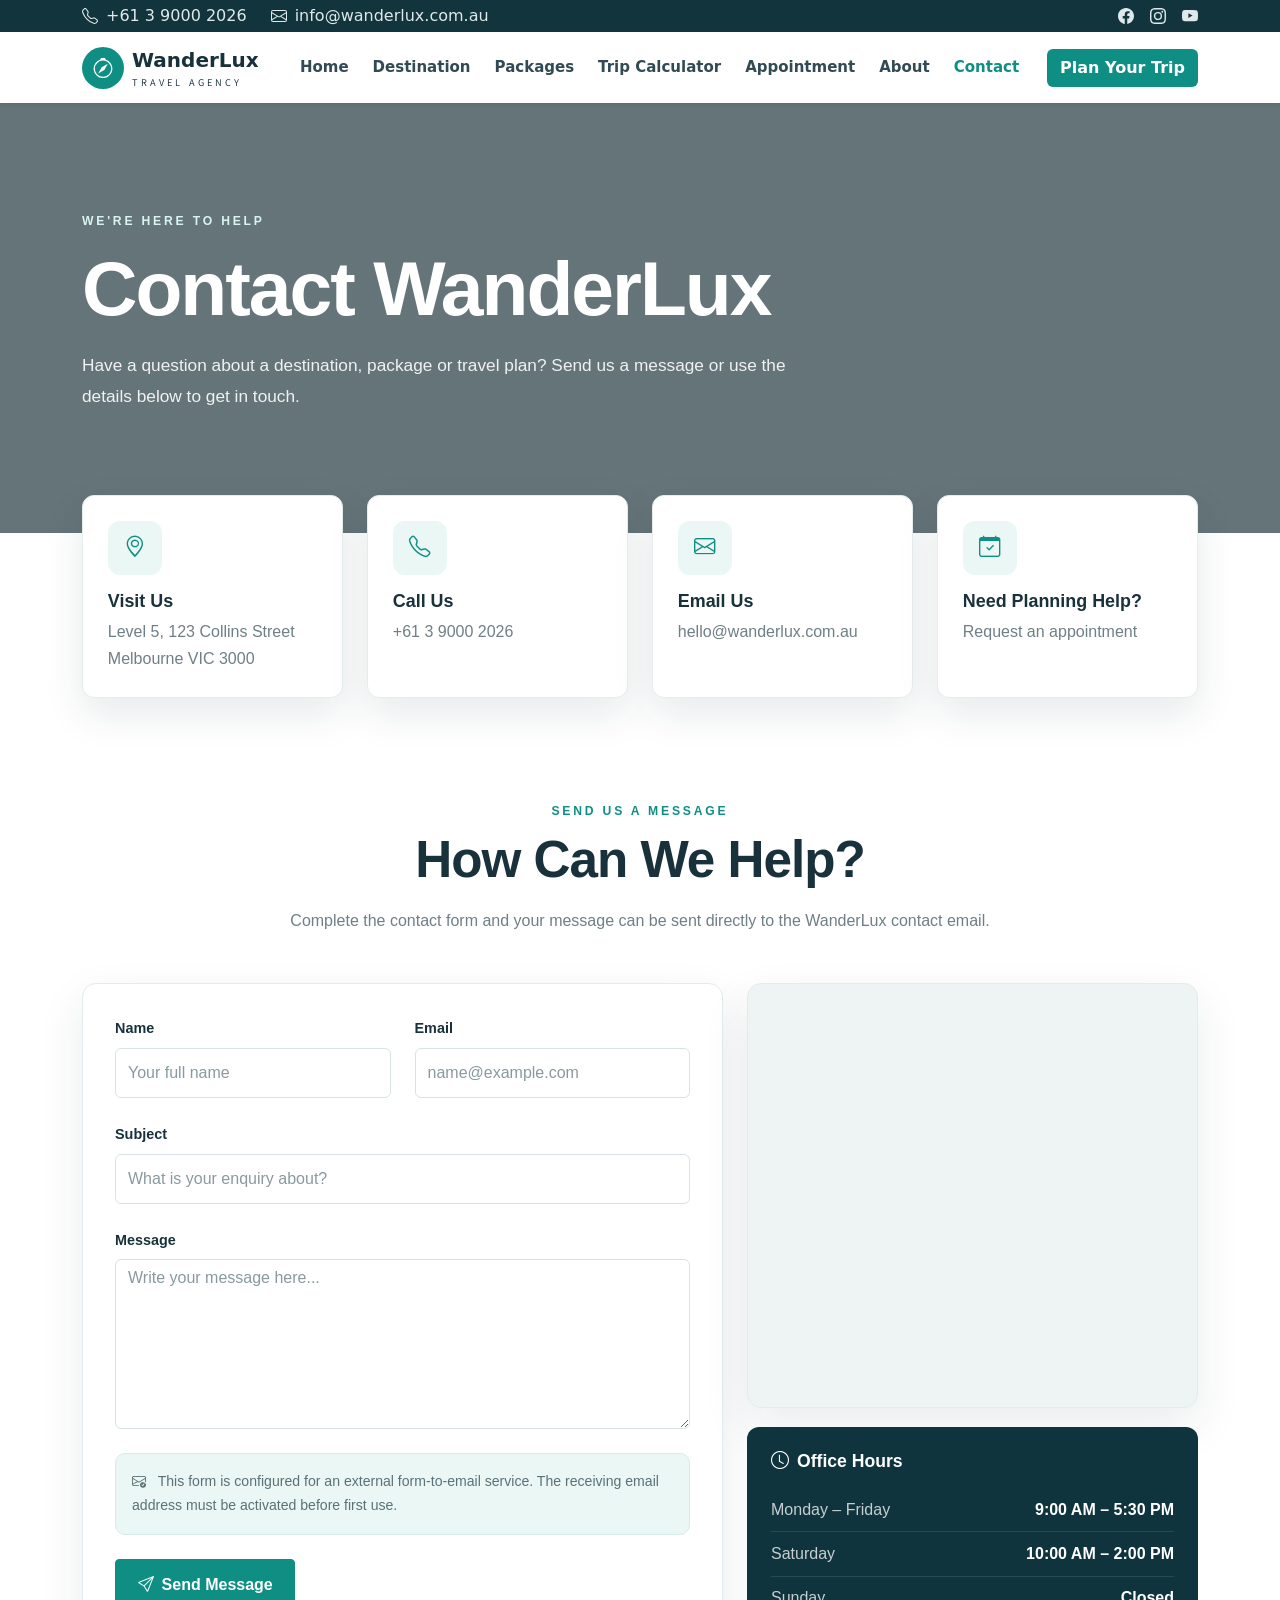
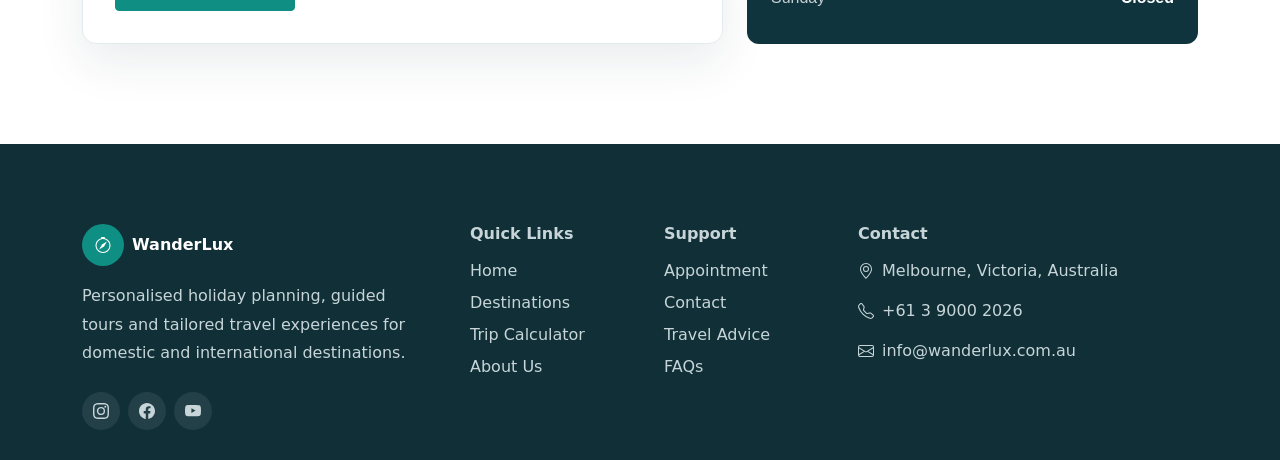
==== contact.html @ bd6b38c5 "Add files via upload" ====
<!DOCTYPE html>
<html data-bs-theme="light" lang="en">
<head>
    <meta charset="utf-8">
    <meta name="viewport" content="width=device-width, initial-scale=1.0, shrink-to-fit=no">
    <title>Contact WanderLux</title>
    <link rel="stylesheet" href="assets/bootstrap/css/bootstrap.min.css">
    <link rel="stylesheet" href="https://fonts.googleapis.com/css?family=Akatab&amp;display=swap">
    <link rel="stylesheet" href="assets/css/styles.css">
    <link rel="stylesheet" href="https://cdn.jsdelivr.net/npm/bootstrap-icons@1.13.1/font/bootstrap-icons.min.css">
    <link rel="stylesheet" href="assets/css/inner-pages.css">
</head>
<body>

    <div class="d-none d-lg-block pt-1 pb-1" style="background: #12343C;">
        <div class="container d-flex justify-content-between align-items-center">
            <div class="d-flex align-items-center gap-4" style="color: #DFE9EB;">
                <div class="d-flex align-items-center gap-2"><svg class="bi bi-telephone" xmlns="http://www.w3.org/2000/svg" width="1em" height="1em" fill="currentColor" viewBox="0 0 16 16">
                        <path d="M3.654 1.328a.678.678 0 0 0-1.015-.063L1.605 2.3c-.483.484-.661 1.169-.45 1.77a17.6 17.6 0 0 0 4.168 6.608 17.6 17.6 0 0 0 6.608 4.168c.601.211 1.286.033 1.77-.45l1.034-1.034a.678.678 0 0 0-.063-1.015l-2.307-1.794a.68.68 0 0 0-.58-.122l-2.19.547a1.75 1.75 0 0 1-1.657-.459L5.482 8.062a1.75 1.75 0 0 1-.46-1.657l.548-2.19a.68.68 0 0 0-.122-.58zM1.884.511a1.745 1.745 0 0 1 2.612.163L6.29 2.98c.329.423.445.974.315 1.494l-.547 2.19a.68.68 0 0 0 .178.643l2.457 2.457a.68.68 0 0 0 .644.178l2.189-.547a1.75 1.75 0 0 1 1.494.315l2.306 1.794c.829.645.905 1.87.163 2.611l-1.034 1.034c-.74.74-1.846 1.065-2.877.702a18.6 18.6 0 0 1-7.01-4.42 18.6 18.6 0 0 1-4.42-7.009c-.362-1.03-.037-2.137.703-2.877z"></path>
                    </svg>
                    <p class="mb-0">+61 3 9000 2026</p>
                </div>
                <div class="d-flex align-items-center gap-2"><svg class="bi bi-envelope" xmlns="http://www.w3.org/2000/svg" width="1em" height="1em" fill="currentColor" viewBox="0 0 16 16">
                        <path d="M0 4a2 2 0 0 1 2-2h12a2 2 0 0 1 2 2v8a2 2 0 0 1-2 2H2a2 2 0 0 1-2-2zm2-1a1 1 0 0 0-1 1v.217l7 4.2 7-4.2V4a1 1 0 0 0-1-1zm13 2.383-4.708 2.825L15 11.105zm-.034 6.876-5.64-3.471L8 9.583l-1.326-.795-5.64 3.47A1 1 0 0 0 2 13h12a1 1 0 0 0 .966-.741M1 11.105l4.708-2.897L1 5.383z"></path>
                    </svg>
                    <p class="mb-0">info@wanderlux.com.au</p>
                </div>
            </div>
            <div class="d-flex align-items-center gap-3"><svg class="bi bi-facebook" xmlns="http://www.w3.org/2000/svg" width="1em" height="1em" fill="currentColor" viewBox="0 0 16 16" style="color: #DFE9EB;">
                    <path d="M16 8.049c0-4.446-3.582-8.05-8-8.05C3.58 0-.002 3.603-.002 8.05c0 4.017 2.926 7.347 6.75 7.951v-5.625h-2.03V8.05H6.75V6.275c0-2.017 1.195-3.131 3.022-3.131.876 0 1.791.157 1.791.157v1.98h-1.009c-.993 0-1.303.621-1.303 1.258v1.51h2.218l-.354 2.326H9.25V16c3.824-.604 6.75-3.934 6.75-7.951"></path>
                </svg><svg class="bi bi-instagram" xmlns="http://www.w3.org/2000/svg" width="1em" height="1em" fill="currentColor" viewBox="0 0 16 16" style="color: #DFE9EB;">
                    <path d="M8 0C5.829 0 5.556.01 4.703.048 3.85.088 3.269.222 2.76.42a3.9 3.9 0 0 0-1.417.923A3.9 3.9 0 0 0 .42 2.76C.222 3.268.087 3.85.048 4.7.01 5.555 0 5.827 0 8.001c0 2.172.01 2.444.048 3.297.04.852.174 1.433.372 1.942.205.526.478.972.923 1.417.444.445.89.719 1.416.923.51.198 1.09.333 1.942.372C5.555 15.99 5.827 16 8 16s2.444-.01 3.298-.048c.851-.04 1.434-.174 1.943-.372a3.9 3.9 0 0 0 1.416-.923c.445-.445.718-.891.923-1.417.197-.509.332-1.09.372-1.942C15.99 10.445 16 10.173 16 8s-.01-2.445-.048-3.299c-.04-.851-.175-1.433-.372-1.941a3.9 3.9 0 0 0-.923-1.417A3.9 3.9 0 0 0 13.24.42c-.51-.198-1.092-.333-1.943-.372C10.443.01 10.172 0 7.998 0zm-.717 1.442h.718c2.136 0 2.389.007 3.232.046.78.035 1.204.166 1.486.275.373.145.64.319.92.599s.453.546.598.92c.11.281.24.705.275 1.485.039.843.047 1.096.047 3.231s-.008 2.389-.047 3.232c-.035.78-.166 1.203-.275 1.485a2.5 2.5 0 0 1-.599.919c-.28.28-.546.453-.92.598-.28.11-.704.24-1.485.276-.843.038-1.096.047-3.232.047s-2.39-.009-3.233-.047c-.78-.036-1.203-.166-1.485-.276a2.5 2.5 0 0 1-.92-.598 2.5 2.5 0 0 1-.6-.92c-.109-.281-.24-.705-.275-1.485-.038-.843-.046-1.096-.046-3.233s.008-2.388.046-3.231c.036-.78.166-1.204.276-1.486.145-.373.319-.64.599-.92s.546-.453.92-.598c.282-.11.705-.24 1.485-.276.738-.034 1.024-.044 2.515-.045zm4.988 1.328a.96.96 0 1 0 0 1.92.96.96 0 0 0 0-1.92m-4.27 1.122a4.109 4.109 0 1 0 0 8.217 4.109 4.109 0 0 0 0-8.217m0 1.441a2.667 2.667 0 1 1 0 5.334 2.667 2.667 0 0 1 0-5.334"></path>
                </svg><svg class="bi bi-youtube" xmlns="http://www.w3.org/2000/svg" width="1em" height="1em" fill="currentColor" viewBox="0 0 16 16" style="color: #DFE9EB;">
                    <path d="M8.051 1.999h.089c.822.003 4.987.033 6.11.335a2.01 2.01 0 0 1 1.415 1.42c.101.38.172.883.22 1.402l.01.104.022.26.008.104c.065.914.073 1.77.074 1.957v.075c-.001.194-.01 1.108-.082 2.06l-.008.105-.009.104c-.05.572-.124 1.14-.235 1.558a2.01 2.01 0 0 1-1.415 1.42c-1.16.312-5.569.334-6.18.335h-.142c-.309 0-1.587-.006-2.927-.052l-.17-.006-.087-.004-.171-.007-.171-.007c-1.11-.049-2.167-.128-2.654-.26a2.01 2.01 0 0 1-1.415-1.419c-.111-.417-.185-.986-.235-1.558L.09 9.82l-.008-.104A31 31 0 0 1 0 7.68v-.123c.002-.215.01-.958.064-1.778l.007-.103.003-.052.008-.104.022-.26.01-.104c.048-.519.119-1.023.22-1.402a2.01 2.01 0 0 1 1.415-1.42c.487-.13 1.544-.21 2.654-.26l.17-.007.172-.006.086-.003.171-.007A100 100 0 0 1 7.858 2zM6.4 5.209v4.818l4.157-2.408z"></path>
                </svg></div>
        </div>
    </div>
    <nav class="navbar navbar-expand-lg sticky-top bg-body shadow-sm">
        <div class="container"><a class="navbar-brand text-decoration-none d-flex align-items-center gap-2" href="index.html" style="color: #18313B;"><span class="d-flex justify-content-center align-items-center brand-mark" style="background: #0F8F84;"><br><svg class="bi bi-compass" xmlns="http://www.w3.org/2000/svg" width="1em" height="1em" fill="currentColor" viewBox="0 0 16 16" style="color: #FFFFFF;">
                        <path d="M8 16.016a7.5 7.5 0 0 0 1.962-14.74A1 1 0 0 0 9 0H7a1 1 0 0 0-.962 1.276A7.5 7.5 0 0 0 8 16.016m6.5-7.5a6.5 6.5 0 1 1-13 0 6.5 6.5 0 0 1 13 0"></path>
                        <path d="m6.94 7.44 4.95-2.83-2.83 4.95-4.949 2.83 2.828-4.95z"></path>
                    </svg></span><span class="d-flex flex-column" style="color: #18313B;"><strong>WanderLux</strong><small style="font-size: 10PX;font-family: Akatab, sans-serif;" class="brand-subtitle">TRAVEL AGENCY</small></span><br></a><button class="navbar-toggler" data-bs-toggle="collapse" data-bs-target="#navcol-1"><span class="visually-hidden">Toggle navigation</span><span class="navbar-toggler-icon"></span></button>
            <div class="collapse navbar-collapse pt-3 pt-lg-0 pb-1 pb-lg-0" id="navcol-1">
                <ul class="navbar-nav d-flex align-items-lg-center ms-auto">
                    <li class="nav-item"><a class="nav-link ms-1 me-1 nav-menu-link" href="index.html">Home</a></li>
                    <li class="nav-item"><a class="nav-link ms-1 me-1 nav-menu-link" href="destinations.html">Destination</a></li>
                    <li class="nav-item"><a class="nav-link ms-1 me-1 nav-menu-link" href="destinations.html#packages">Packages</a></li>
                    <li class="nav-item"><a class="nav-link ms-1 me-1 nav-menu-link" href="calculator.html">Trip Calculator</a></li>
                    <li class="nav-item"><a class="nav-link ms-1 me-1 nav-menu-link" href="appointment.html">Appointment</a></li>
                    <li class="nav-item"><a class="nav-link ms-1 me-1 nav-menu-link" href="about.html">About</a></li>
                    <li class="nav-item"><a class="nav-link active ms-1 me-1 nav-menu-link" href="contact.html">Contact</a></li>
                </ul><button class="btn ms-lg-3 mt-3 mt-lg-0 nav-plan-btn" type="button" style="background: #0F8F84;color: #FFFFFF;font-weight: bold;">Plan Your Trip</button>
            </div>
        </div>
    </nav>
    
<div class="inner-page-scope">
<main class="contact-page" id="main-content">
<section class="inner-hero">
<div class="container">
<span class="eyebrow">WE'RE HERE TO HELP</span>
<h1>Contact WanderLux</h1>
<p>Have a question about a destination, package or travel plan? Send us a message or use the details below to get in touch.</p>
</div>
</section>
<section class="contact-cards">
<div class="container">
<div class="row g-4">
<div class="col-md-6 col-xl-3">
<article class="contact-info-card">
<div class="contact-info-icon"><i class="bi bi-geo-alt"></i></div>
<h3>Visit Us</h3>
<p>Level 5, 123 Collins Street<br/>Melbourne VIC 3000</p>
</article>
</div>
<div class="col-md-6 col-xl-3">
<article class="contact-info-card">
<div class="contact-info-icon"><i class="bi bi-telephone"></i></div>
<h3>Call Us</h3>
<a href="tel:+61390002026">+61 3 9000 2026</a>
</article>
</div>
<div class="col-md-6 col-xl-3">
<article class="contact-info-card">
<div class="contact-info-icon"><i class="bi bi-envelope"></i></div>
<h3>Email Us</h3>
<a href="mailto:hello@wanderlux.com.au">hello@wanderlux.com.au</a>
</article>
</div>
<div class="col-md-6 col-xl-3">
<article class="contact-info-card">
<div class="contact-info-icon"><i class="bi bi-calendar-check"></i></div>
<h3>Need Planning Help?</h3>
<a href="appointment.html">Request an appointment</a>
</article>
</div>
</div>
</div>
</section>
<section class="section-pad">
<div class="container">
<div class="section-heading text-center">
<span class="eyebrow dark">SEND US A MESSAGE</span>
<h2>How Can We Help?</h2>
<p>Complete the contact form and your message can be sent directly to the WanderLux contact email.</p>
</div>
<div class="row g-4 align-items-stretch">
<div class="col-lg-7">
<div class="contact-form-card h-100">
<div aria-live="polite" class="alert d-none contact-status" id="contactStatus" role="status"></div>
<form action="https://formsubmit.co/hello@wanderlux.com.au" id="contactForm" method="POST" novalidate="">
<input name="_subject" type="hidden" value="New WanderLux Website Enquiry"/>
<input name="_template" type="hidden" value="table"/>
<input name="_captcha" type="hidden" value="false"/>
<input name="_next" type="hidden" value="contact.html?sent=1"/>
<div class="row g-4">
<div class="col-md-6">
<label class="form-label calc-label" for="contactName">Name</label>
<input class="form-control" id="contactName" name="name" placeholder="Your full name" required="" type="text"/>
<div class="invalid-feedback">Please enter your name.</div>
</div>
<div class="col-md-6">
<label class="form-label calc-label" for="contactEmail">Email</label>
<input class="form-control" id="contactEmail" name="email" placeholder="name@example.com" required="" type="email"/>
<div class="invalid-feedback">Please enter a valid email address.</div>
</div>
<div class="col-12">
<label class="form-label calc-label" for="contactSubject">Subject</label>
<input class="form-control" id="contactSubject" name="subject" placeholder="What is your enquiry about?" required="" type="text"/>
<div class="invalid-feedback">Please enter a subject.</div>
</div>
<div class="col-12">
<label class="form-label calc-label" for="contactMessage">Message</label>
<textarea class="form-control" id="contactMessage" name="message" placeholder="Write your message here..." required=""></textarea>
<div class="invalid-feedback">Please enter at least 10 characters.</div>
</div>
</div>
<div class="contact-form-note mt-4">
<i class="bi bi-envelope-check me-2"></i>
                  This form is configured for an external form-to-email service. The receiving email address must be activated before first use.
                </div>
<button class="btn btn-brand mt-4" type="submit">
<i class="bi bi-send me-2"></i>Send Message
                </button>
</form>
</div>
</div>
<div class="col-lg-5 contact-side-column">
<div class="contact-map-card">
<iframe loading="lazy" referrerpolicy="no-referrer-when-downgrade" src="https://www.google.com/maps?q=Collins%20Street%20Melbourne%20VIC%203000&amp;output=embed" title="WanderLux Melbourne office map">
</iframe>
</div>
<div class="office-hours">
<h3><i class="bi bi-clock me-2"></i>Office Hours</h3>
<div class="hours-row"><span>Monday – Friday</span><strong>9:00 AM – 5:30 PM</strong></div>
<div class="hours-row"><span>Saturday</span><strong>10:00 AM – 2:00 PM</strong></div>
<div class="hours-row"><span>Sunday</span><strong>Closed</strong></div>
</div>
</div>
</div>
</div>
</section>
</main>
</div>
<footer style="background: #102F37;color: #C7D5D8;padding-top: 80px;padding-bottom: 30px;">
        <div class="container">
            <div class="row gx-5 gy-5">
                <div class="col-12 col-lg-4">
                    <div class="d-flex align-items-center gap-2 mb-3"><span class="d-flex justify-content-center align-items-center brand-mark" style="background: #0F8F84;"><br><svg class="bi bi-compass" xmlns="http://www.w3.org/2000/svg" width="1em" height="1em" fill="currentColor" viewBox="0 0 16 16" style="color: #FFFFFF;">
                                <path d="M8 16.016a7.5 7.5 0 0 0 1.962-14.74A1 1 0 0 0 9 0H7a1 1 0 0 0-.962 1.276A7.5 7.5 0 0 0 8 16.016m6.5-7.5a6.5 6.5 0 1 1-13 0 6.5 6.5 0 0 1 13 0"></path>
                                <path d="m6.94 7.44 4.95-2.83-2.83 4.95-4.949 2.83 2.828-4.95z"></path>
                            </svg></span><span class="d-flex flex-column" style="color: #ffffff;"><strong>WanderLux</strong></span></div>
                    <p class="mb-4" style="color: #C7D5D8;line-height: 1.8;">Personalised holiday planning, guided tours and tailored travel experiences for domestic and international destinations.</p>
                    <div class="d-flex gap-2"><a class="d-flex justify-content-center align-items-center" href="#" style="width: 38px;height: 38px;background: rgba(255,255,255,0.08);border-radius: 50%;"><svg class="bi bi-instagram" xmlns="http://www.w3.org/2000/svg" width="1em" height="1em" fill="currentColor" viewBox="0 0 16 16" style="color: #C7D5D8;">
                                <path d="M8 0C5.829 0 5.556.01 4.703.048 3.85.088 3.269.222 2.76.42a3.9 3.9 0 0 0-1.417.923A3.9 3.9 0 0 0 .42 2.76C.222 3.268.087 3.85.048 4.7.01 5.555 0 5.827 0 8.001c0 2.172.01 2.444.048 3.297.04.852.174 1.433.372 1.942.205.526.478.972.923 1.417.444.445.89.719 1.416.923.51.198 1.09.333 1.942.372C5.555 15.99 5.827 16 8 16s2.444-.01 3.298-.048c.851-.04 1.434-.174 1.943-.372a3.9 3.9 0 0 0 1.416-.923c.445-.445.718-.891.923-1.417.197-.509.332-1.09.372-1.942C15.99 10.445 16 10.173 16 8s-.01-2.445-.048-3.299c-.04-.851-.175-1.433-.372-1.941a3.9 3.9 0 0 0-.923-1.417A3.9 3.9 0 0 0 13.24.42c-.51-.198-1.092-.333-1.943-.372C10.443.01 10.172 0 7.998 0zm-.717 1.442h.718c2.136 0 2.389.007 3.232.046.78.035 1.204.166 1.486.275.373.145.64.319.92.599s.453.546.598.92c.11.281.24.705.275 1.485.039.843.047 1.096.047 3.231s-.008 2.389-.047 3.232c-.035.78-.166 1.203-.275 1.485a2.5 2.5 0 0 1-.599.919c-.28.28-.546.453-.92.598-.28.11-.704.24-1.485.276-.843.038-1.096.047-3.232.047s-2.39-.009-3.233-.047c-.78-.036-1.203-.166-1.485-.276a2.5 2.5 0 0 1-.92-.598 2.5 2.5 0 0 1-.6-.92c-.109-.281-.24-.705-.275-1.485-.038-.843-.046-1.096-.046-3.233s.008-2.388.046-3.231c.036-.78.166-1.204.276-1.486.145-.373.319-.64.599-.92s.546-.453.92-.598c.282-.11.705-.24 1.485-.276.738-.034 1.024-.044 2.515-.045zm4.988 1.328a.96.96 0 1 0 0 1.92.96.96 0 0 0 0-1.92m-4.27 1.122a4.109 4.109 0 1 0 0 8.217 4.109 4.109 0 0 0 0-8.217m0 1.441a2.667 2.667 0 1 1 0 5.334 2.667 2.667 0 0 1 0-5.334"></path>
                            </svg></a><a class="d-flex justify-content-center align-items-center" href="#" style="width: 38px;height: 38px;background: rgba(255,255,255,0.08);border-radius: 50%;"><svg class="bi bi-facebook" xmlns="http://www.w3.org/2000/svg" width="1em" height="1em" fill="currentColor" viewBox="0 0 16 16" style="color: #C7D5D8;">
                                <path d="M16 8.049c0-4.446-3.582-8.05-8-8.05C3.58 0-.002 3.603-.002 8.05c0 4.017 2.926 7.347 6.75 7.951v-5.625h-2.03V8.05H6.75V6.275c0-2.017 1.195-3.131 3.022-3.131.876 0 1.791.157 1.791.157v1.98h-1.009c-.993 0-1.303.621-1.303 1.258v1.51h2.218l-.354 2.326H9.25V16c3.824-.604 6.75-3.934 6.75-7.951"></path>
                            </svg></a><a class="d-flex justify-content-center align-items-center" href="#" style="width: 38px;height: 38px;background: rgba(255,255,255,0.08);border-radius: 50%;"><svg class="bi bi-youtube" xmlns="http://www.w3.org/2000/svg" width="1em" height="1em" fill="currentColor" viewBox="0 0 16 16" style="color: #C7D5D8;">
                                <path d="M8.051 1.999h.089c.822.003 4.987.033 6.11.335a2.01 2.01 0 0 1 1.415 1.42c.101.38.172.883.22 1.402l.01.104.022.26.008.104c.065.914.073 1.77.074 1.957v.075c-.001.194-.01 1.108-.082 2.06l-.008.105-.009.104c-.05.572-.124 1.14-.235 1.558a2.01 2.01 0 0 1-1.415 1.42c-1.16.312-5.569.334-6.18.335h-.142c-.309 0-1.587-.006-2.927-.052l-.17-.006-.087-.004-.171-.007-.171-.007c-1.11-.049-2.167-.128-2.654-.26a2.01 2.01 0 0 1-1.415-1.419c-.111-.417-.185-.986-.235-1.558L.09 9.82l-.008-.104A31 31 0 0 1 0 7.68v-.123c.002-.215.01-.958.064-1.778l.007-.103.003-.052.008-.104.022-.26.01-.104c.048-.519.119-1.023.22-1.402a2.01 2.01 0 0 1 1.415-1.42c.487-.13 1.544-.21 2.654-.26l.17-.007.172-.006.086-.003.171-.007A100 100 0 0 1 7.858 2zM6.4 5.209v4.818l4.157-2.408z"></path>
                            </svg></a></div>
                </div>
                <div class="col-6 col-lg-2">
                    <h3 class="mb-3" style="font-size: 16px;font-weight: bold;">Quick Links</h3>
                    <ul class="list-unstyled">
                        <li class="mb-2"><a class="text-decoration-none" href="index.html" style="color: #C7D5D8;">Home</a></li>
                        <li class="mb-2"><a class="text-decoration-none" href="destinations.html" style="color: #C7D5D8;">Destinations</a></li>
                        <li class="mb-2"><a class="text-decoration-none" href="calculator.html" style="color: #C7D5D8;">Trip Calculator</a></li>
                        <li><a class="text-decoration-none" href="about.html" style="color: #C7D5D8;">About Us</a></li>
                    </ul>
                </div>
                <div class="col-6 col-lg-2">
                    <h3 class="mb-3" style="font-size: 16px;font-weight: bold;">Support</h3>
                    <ul class="list-unstyled">
                        <li class="mb-2"><a class="text-decoration-none" href="appointment.html" style="color: #C7D5D8;">Appointment</a></li>
                        <li class="mb-2"><a class="text-decoration-none" href="contact.html" style="color: #C7D5D8;">Contact</a></li>
                        <li class="mb-2"><a class="text-decoration-none" href="#" style="color: #C7D5D8;">Travel Advice</a></li>
                        <li><a class="text-decoration-none" href="#" style="color: #C7D5D8;">FAQs</a></li>
                    </ul>
                </div>
                <div class="col-12 col-lg-4">
                    <h3 class="mb-3" style="font-size: 16px;font-weight: bold;">Contact</h3>
                    <div>
                        <div class="d-flex align-items-center gap-2 mb-3"><svg class="bi bi-geo-alt" xmlns="http://www.w3.org/2000/svg" width="1em" height="1em" fill="currentColor" viewBox="0 0 16 16" style="color: #C7D5D8;">
                                <path d="M12.166 8.94c-.524 1.062-1.234 2.12-1.96 3.07A32 32 0 0 1 8 14.58a32 32 0 0 1-2.206-2.57c-.726-.95-1.436-2.008-1.96-3.07C3.304 7.867 3 6.862 3 6a5 5 0 0 1 10 0c0 .862-.305 1.867-.834 2.94M8 16s6-5.686 6-10A6 6 0 0 0 2 6c0 4.314 6 10 6 10"></path>
                                <path d="M8 8a2 2 0 1 1 0-4 2 2 0 0 1 0 4m0 1a3 3 0 1 0 0-6 3 3 0 0 0 0 6"></path>
                            </svg><span style="color: #C7D5D8;">Melbourne, Victoria, Australia</span></div>
                        <div class="d-flex align-items-center gap-2 mb-3"><svg class="bi bi-telephone" xmlns="http://www.w3.org/2000/svg" width="1em" height="1em" fill="currentColor" viewBox="0 0 16 16" style="color: #C7D5D8;">
                                <path d="M3.654 1.328a.678.678 0 0 0-1.015-.063L1.605 2.3c-.483.484-.661 1.169-.45 1.77a17.6 17.6 0 0 0 4.168 6.608 17.6 17.6 0 0 0 6.608 4.168c.601.211 1.286.033 1.77-.45l1.034-1.034a.678.678 0 0 0-.063-1.015l-2.307-1.794a.68.68 0 0 0-.58-.122l-2.19.547a1.75 1.75 0 0 1-1.657-.459L5.482 8.062a1.75 1.75 0 0 1-.46-1.657l.548-2.19a.68.68 0 0 0-.122-.58zM1.884.511a1.745 1.745 0 0 1 2.612.163L6.29 2.98c.329.423.445.974.315 1.494l-.547 2.19a.68.68 0 0 0 .178.643l2.457 2.457a.68.68 0 0 0 .644.178l2.189-.547a1.75 1.75 0 0 1 1.494.315l2.306 1.794c.829.645.905 1.87.163 2.611l-1.034 1.034c-.74.74-1.846 1.065-2.877.702a18.6 18.6 0 0 1-7.01-4.42 18.6 18.6 0 0 1-4.42-7.009c-.362-1.03-.037-2.137.703-2.877z"></path>
                            </svg><span style="color: #C7D5D8;">+61 3 9000 2026</span></div>
                        <div class="d-flex align-items-center gap-2 mb-3"><svg class="bi bi-envelope" xmlns="http://www.w3.org/2000/svg" width="1em" height="1em" fill="currentColor" viewBox="0 0 16 16" style="color: #C7D5D8;">
                                <path d="M0 4a2 2 0 0 1 2-2h12a2 2 0 0 1 2 2v8a2 2 0 0 1-2 2H2a2 2 0 0 1-2-2zm2-1a1 1 0 0 0-1 1v.217l7 4.2 7-4.2V4a1 1 0 0 0-1-1zm13 2.383-4.708 2.825L15 11.105zm-.034 6.876-5.64-3.471L8 9.583l-1.326-.795-5.64 3.47A1 1 0 0 0 2 13h12a1 1 0 0 0 .966-.741M1 11.105l4.708-2.897L1 5.383z"></path>
                            </svg><span style="color: #C7D5D8;">info@wanderlux.com.au</span></div>
                    </div>
                </div>
            </div>
        </div>
    </footer>
    <script src="assets/bootstrap/js/bootstrap.min.js"></script>
    <script src="assets/js/main.js"></script>
    <script src="assets/js/contact.js"></script>
</body>
</html>
---- assets/css/styles.css ----
.brand-mark {
  width: 42px;
  height: 42px;
  border-radius: 50%;
}

.brand-subtitle {
  letter-spacing: 3px;
}

.nav-menu-link {
  font-weight: 600;
  font-size: 15px;
  color: #314a53;
}

.navbar-nav .nav-link.nav-menu-link.active {
  color: #0F8F84;
}

@media (max-width: 991.98px) {
  .nav-menu-link {
    padding: .72rem .2rem;
    margin: 0;
    border-bottom: 1px solid #edf2f1;
  }
}

@media (max-width: 991.98px) {
  .navbar-nav .nav-item:last-child .nav-menu-link {
    border-bottom: 0;
  }
}

.nav-plan-btn {
  width: 100%;
}

@media (min-width: 992px) {
  .nav-plan-btn {
    width: auto;
  }
}

.hero-section {
}

.hero-slide {
  min-height: 720px;
  position: relative;
}

.hero-overlay {
  position: absolute;
  inset: 0;
  background: linear-gradient(90deg, rgba(7,31,38,0.78) 0%, rgba(7,31,38,0.38) 55%, rgba(7,31,38,0.15) 100%);
}

.hero-content {
  position: relative;
  min-height: 720px;
  padding-top: 2rem;
  padding-bottom: 7rem;
}

.hero-heading {
  max-width: 850px;
  font-size: clamp(2.8rem, 6vw, 5.6rem);
  font-weight: 800;
  line-height: 1.2;
  letter-spacing: -2px;
  color: rgb(245,245,245);
}

.hero-copy {
  font-size: 18px;
  color: rgb(251,251,251);
  line-height: 1.8;
  max-width: 680px;
}

.carousel-control-prev {
  width: 7%;
}

.carousel-control-next {
  width: 7%;
}

@media (max-width: 991.98px) {
  .hero-slide {
    min-height: 640px;
  }
}

@media (max-width: 767.98px) {
  .hero-slide {
    min-height: 620px;
  }
}

@media (max-width: 991.98px) {
  .hero-content {
    min-height: 640px;
    padding-bottom: 9rem;
  }
}

@media (max-width: 767.98px) {
  .hero-content {
    min-height: 620px;
  }
}

.hero-search-wrap {
  position: relative;
  z-index: 5;
  margin-top: -70px;
}

.hero-search {
  background: #FFFFFF;
  border-radius: 8px;
}

.destination-card {
  min-height: 320px;
  border-radius: 10px;
  box-shadow: 1px 1px 15px 0px #d1d2d3;
  overflow: hidden;
  position: relative;
  transition: transform 0.25s ease, box-shadow 0.25s ease;
}

.destination-overlay {
  position: absolute;
  background: linear-gradient(rgba(0,0,0,0), rgba(100,100,100,0.39101496015037907) 39%, rgba(6,27,33,0.78));
  inset: 0;
}

.destination-content {
  position: absolute;
  padding-top: 3px;
  padding-right: 3px;
  padding-bottom: 25px;
  padding-left: 25px;
  inset: auto 0 0;
}

.destination-card:hover {
  transform: translateY(-6px);
  box-shadow: 0px 18px 42px rgba(22,49,59,0.18);
}

.package-card {
  background: #FFFFFF;
  border: 1px solid #E6EDED ;
  border-radius: 10px;
  overflow: hidden;
  height: 100%;
  box-shadow: 1px 1px 15px #d1d2d3;
  transition: transform 0.25s ease, box-shadow 0.25s ease;
}

.package-image {
  height: 250px;
}

.package-card:hover {
  transform: translateY(-6px);
  box-shadow: 0px 18px 42px rgba(22,49,59,0.14);
}

.service-card {
  background: #FFFFFF;
  border: 1px solid #E4ECEC ;
  padding: 30px;
  border-radius: 10px;
  transition: transform 0.25s ease, box-shadow 0.25s ease;
}

.service-icon {
  width: 60px;
  height: 60px;
  background: #EAF7F5;
  border-radius: 10px;
}

.service-card:hover {
  transform: translateY(-5px);
  box-shadow: 0px 18px 38px rgba(22,49,59,0.11);
}

.calculator-cta {
  background: url("../../assets/img/calculator-cta.jpg") center / cover;
  padding-top: 110px;
  padding-bottom: 110px;
  position: relative;
}

.calculator-overlay {
  inset: 0;
  background: rgba(4,41,47,0.72);
  position: absolute;
}

@media (max-width: 767.98px) {
  .final-cta {
    text-align: center;
  }
}

@media (max-width: 767.98px) {
  .final-cta-action {
    justify-content: center !important;
  }
}
---- assets/css/inner-pages.css ----
:root{
  --brand:#0f8f84;
  --brand-dark:#0a6d66;
  --brand-soft:#eaf7f5;
  --accent:#f4a62a;
  --ink:#18313b;
  --muted:#6f7f86;
  --soft:#f6f9f9;
  --white:#ffffff;
}
.inner-page-scope{
  font-family:Arial, Helvetica, sans-serif;
  color:var(--ink);
  background:#fff;
  overflow-x:hidden;
}
.inner-page-scope a{text-decoration:none;}
.inner-page-scope img{max-width:100%;}
.inner-page-scope .topbar{
  background:#12343c;
  color:#dfe9eb;
  font-size:.9rem;
  padding:.55rem 0;
}
.inner-page-scope .topbar a{color:#dfe9eb;}
.inner-page-scope .topbar a:hover{color:#fff;}
.inner-page-scope .navbar{transition:.25s ease;}
.inner-page-scope .navbar-brand strong{
  color:var(--ink);
  font-size:1.25rem;
  letter-spacing:.2px;
}
.inner-page-scope .navbar-brand small{
  font-size:.62rem;
  letter-spacing:2.2px;
  color:var(--muted);
}
.inner-page-scope .brand-mark{
  width:42px;
  height:42px;
  display:inline-grid;
  place-items:center;
  border-radius:50%;
  background:var(--brand);
  color:#fff;
  font-size:1.25rem;
}
.inner-page-scope .navbar .nav-link{
  color:#314a53;
  font-weight:600;
  font-size:.92rem;
  margin:0 .2rem;
}
.inner-page-scope .navbar .nav-link:hover, .inner-page-scope .navbar .nav-link.active{color:var(--brand);}
.inner-page-scope .navbar.scrolled{box-shadow:0 10px 30px rgba(22,49,59,.1)!important;}
.inner-page-scope .btn-brand{
  background:var(--brand);
  border-color:var(--brand);
  color:#fff;
  border-radius:4px;
  font-weight:700;
  padding:.8rem 1.35rem;
}
.inner-page-scope .btn-brand:hover{
  background:var(--brand-dark);
  border-color:var(--brand-dark);
  color:#fff;
}
.inner-page-scope .btn-outline-brand{
  border:2px solid var(--brand);
  color:var(--brand);
  font-weight:700;
  border-radius:4px;
  padding:.7rem 1.25rem;
}
.inner-page-scope .btn-outline-brand:hover{
  background:var(--brand);
  color:#fff;
}
.inner-page-scope .hero-section{background:#ffffff;}
.inner-page-scope .hero-slide{
  min-height:720px;
  background-size:cover;
  background-position:center;
  position:relative;
}
.inner-page-scope .hero-bali{background-image:url("https://images.unsplash.com/photo-1537996194471-e657df975ab4?auto=format&fit=crop&w=1900&q=85");}
.inner-page-scope .hero-paris{background-image:url("https://images.unsplash.com/photo-1502602898657-3e91760cbb34?auto=format&fit=crop&w=1900&q=85");}
.inner-page-scope .hero-tokyo{background-image:url("https://images.unsplash.com/photo-1540959733332-eab4deabeeaf?auto=format&fit=crop&w=1900&q=85");}
.inner-page-scope .hero-overlay{
  position:absolute;
  inset:0;
  background:linear-gradient(90deg,rgba(7,31,38,.78),rgba(7,31,38,.38) 55%,rgba(7,31,38,.15));
}
.inner-page-scope .hero-content{
  min-height:720px;
  position:relative;
  z-index:2;
  display:flex;
  flex-direction:column;
  justify-content:center;
  align-items:flex-start;
  color:#fff;
  padding-top:2rem;
  padding-bottom:7rem;
}
.inner-page-scope .hero-content h1, .inner-page-scope .hero-heading{
  max-width:850px;
  font-weight:800;
  font-size:clamp(2.8rem,6vw,5.6rem);
  line-height:.98;
  letter-spacing:-2px;
  margin:.5rem 0 1.5rem;
}
.inner-page-scope .hero-content p{
  max-width:680px;
  font-size:1.15rem;
  line-height:1.8;
  color:rgba(255,255,255,.9);
  margin-bottom:2rem;
}
.inner-page-scope .eyebrow{
  font-size:.76rem;
  font-weight:800;
  letter-spacing:2.8px;
  color:#d8f4f0;
}
.inner-page-scope .eyebrow.dark{color:var(--brand);}
.inner-page-scope .carousel-control-prev, .inner-page-scope .carousel-control-next{width:7%;}
.inner-page-scope .hero-search-wrap{
  position:relative;
  z-index:5;
  margin-top:-70px;
}
.inner-page-scope .hero-search{
  padding:1.5rem;
  border-radius:8px;
  background:#fff;
  border:1px solid #eef3f4;
  box-shadow:0 24px 60px rgba(22,49,59,.18);
}
.inner-page-scope .hero-search .form-label{
  font-weight:700;
  color:var(--ink);
  font-size:.85rem;
}
.inner-page-scope .hero-search .form-control, .inner-page-scope .hero-search .form-select{
  min-height:48px;
  border-color:#dce5e7;
}
.inner-page-scope .search-btn{min-height:48px;}
.inner-page-scope .destination-section{padding-top:110px;}
.inner-page-scope .section-pad{padding:100px 0;}
.inner-page-scope .bg-soft{background:var(--soft);}
.inner-page-scope .section-heading{
  max-width:760px;
  margin:0 auto 3rem;
}
.inner-page-scope .section-heading h2, .inner-page-scope .section-title{
  font-size:clamp(2rem,4vw,3.25rem);
  font-weight:800;
  letter-spacing:-1px;
  margin:.45rem 0 1rem;
}
.inner-page-scope .section-heading p, .inner-page-scope .section-copy{
  color:var(--muted);
  line-height:1.8;
}
.inner-page-scope .destination-card{
  border-radius:10px;
  overflow:hidden;
  position:relative;
  min-height:320px;
  background-size:cover;
  background-position:center;
  box-shadow:0 12px 34px rgba(22,49,59,.12);
}
.inner-page-scope .destination-card::before{
  content:"";
  position:absolute;
  inset:0;
  background:linear-gradient(180deg,rgba(0,0,0,0) 38%,rgba(6,27,33,.78) 100%);
}
.inner-page-scope .destination-card .destination-content{
  position:absolute;
  inset:auto 0 0;
  z-index:2;
  color:#fff;
  padding:1.3rem;
}
.inner-page-scope .destination-card h3{
  font-size:1.45rem;
  font-weight:800;
  margin:0;
}
.inner-page-scope .destination-card span{opacity:.88;}
.inner-page-scope .destination-card .destination-arrow{
  position:absolute;
  top:1rem;
  right:1rem;
  width:42px;
  height:42px;
  border-radius:50%;
  background:rgba(255,255,255,.92);
  color:var(--brand-dark);
  display:grid;
  place-items:center;
  z-index:3;
  transform:translateY(-6px);
  opacity:0;
  transition:.25s ease;
}
.inner-page-scope .destination-card:hover .destination-arrow{
  opacity:1;
  transform:translateY(0);
}
.inner-page-scope .destination-card{
  transition:transform .25s ease, box-shadow .25s ease;
}
.inner-page-scope .destination-card:hover{
  transform:translateY(-6px);
  box-shadow:0 18px 42px rgba(22,49,59,.18);
}
.inner-page-scope .package-card{
  background:#fff;
  border:1px solid #e6eded;
  border-radius:10px;
  overflow:hidden;
  box-shadow:0 12px 34px rgba(22,49,59,.08);
  transition:transform .25s ease, box-shadow .25s ease;
}
.inner-page-scope .package-card:hover{
  transform:translateY(-6px);
  box-shadow:0 18px 42px rgba(22,49,59,.14);
}
.inner-page-scope .package-image{
  height:250px;
  background-size:cover;
  background-position:center;
  position:relative;
}
.inner-page-scope .package-bali{background-image:url("https://images.unsplash.com/photo-1537996194471-e657df975ab4?auto=format&fit=crop&w=900&q=80");}
.inner-page-scope .package-europe{background-image:url("https://images.unsplash.com/photo-1523906834658-6e24ef2386f9?auto=format&fit=crop&w=900&q=80");}
.inner-page-scope .package-japan{background-image:url("https://images.unsplash.com/photo-1540959733332-eab4deabeeaf?auto=format&fit=crop&w=900&q=80");}
.inner-page-scope .price-tag{
  position:absolute;
  right:1rem;
  bottom:1rem;
  background:var(--accent);
  color:#fff;
  padding:.5rem .75rem;
  border-radius:4px;
  font-weight:800;
}
.inner-page-scope .package-card h3{font-size:1.4rem;font-weight:800;}
.inner-page-scope .package-card p{color:var(--muted);line-height:1.7;}
.inner-page-scope .package-meta{font-size:.85rem;color:var(--brand-dark);font-weight:700;}
.inner-page-scope .rating{color:#ec9f22;font-weight:800;}
.inner-page-scope .text-link{color:var(--brand);font-weight:800;}
.inner-page-scope .service-card{
  border:1px solid #e4ecec;
  border-radius:10px;
  padding:2rem;
  transition:.25s ease;
  background:#fff;
}
.inner-page-scope .service-card:hover{
  transform:translateY(-5px);
  box-shadow:0 18px 38px rgba(22,49,59,.11);
}
.inner-page-scope .service-icon{
  width:60px;
  height:60px;
  display:grid;
  place-items:center;
  background:var(--brand-soft);
  color:var(--brand);
  border-radius:10px;
  font-size:1.55rem;
  margin-bottom:1.25rem;
}
.inner-page-scope .service-card h3{font-size:1.2rem;font-weight:800;}
.inner-page-scope .service-card p{color:var(--muted);line-height:1.7;margin:0;}
.inner-page-scope .calculator-cta{
  position:relative;
  background-image:url("https://images.unsplash.com/photo-1507525428034-b723cf961d3e?auto=format&fit=crop&w=1900&q=85");
  background-size:cover;
  background-position:center;
  color:#fff;
  padding:110px 0;
}
.inner-page-scope .calculator-overlay{
  position:absolute;
  inset:0;
  background:rgba(4,41,47,.72);
}
.inner-page-scope .calculator-cta h2{
  font-size:clamp(2.2rem,5vw,4rem);
  font-weight:800;
  max-width:900px;
  margin:.7rem auto 1rem;
}
.inner-page-scope .calculator-cta p{
  font-size:1.1rem;
  max-width:700px;
  margin:0 auto 1.8rem;
  color:rgba(255,255,255,.9);
}
.inner-page-scope .about-image-wrap{position:relative;}
.inner-page-scope .about-image-main{
  min-height:520px;
  border-radius:10px;
  background-image:url("https://images.unsplash.com/photo-1488646953014-85cb44e25828?auto=format&fit=crop&w=1100&q=85");
  background-size:cover;
  background-position:center;
}
.inner-page-scope .about-badge{
  position:absolute;
  right:-18px;
  bottom:35px;
  width:190px;
  background:var(--brand);
  color:#fff;
  padding:1.25rem;
  border-radius:8px;
  box-shadow:0 14px 34px rgba(0,0,0,.18);
}
.inner-page-scope .about-badge strong{display:block;font-size:1.4rem;}
.inner-page-scope .about-badge span{font-size:.85rem;opacity:.9;}
.inner-page-scope .why-list{
  display:grid;
  gap:.8rem;
}
.inner-page-scope .why-list div{
  display:flex;
  align-items:center;
  gap:.7rem;
  font-weight:700;
}
.inner-page-scope .why-list i{color:var(--brand);}
.inner-page-scope .testimonial-card{
  background:#fff;
  border:1px solid #e5eded;
  padding:2rem;
  border-radius:10px;
}
.inner-page-scope .testimonial-card p{
  color:var(--muted);
  line-height:1.8;
  font-style:italic;
}
.inner-page-scope .testimonial-card strong{display:block;}
.inner-page-scope .testimonial-card span{color:var(--muted);font-size:.9rem;}
.inner-page-scope .final-cta{
  background:var(--brand);
  color:#fff;
  padding:70px 0;
}
.inner-page-scope .final-cta h2{font-size:clamp(2rem,4vw,3rem);font-weight:800;}
.inner-page-scope .final-cta p{color:rgba(255,255,255,.88);}
.inner-page-scope .site-footer{
  background:#102f37;
  color:#c7d5d8;
  padding:80px 0 28px;
}
.inner-page-scope .footer-brand{color:#fff;font-size:1.35rem;}
.inner-page-scope .site-footer h3{
  color:#fff;
  font-size:1rem;
  font-weight:800;
  margin-bottom:1.1rem;
}
.inner-page-scope .site-footer p{line-height:1.8;}
.inner-page-scope .site-footer li{margin-bottom:.65rem;}
.inner-page-scope .site-footer a{color:#c7d5d8;}
.inner-page-scope .site-footer a:hover{color:#fff;}
.inner-page-scope .contact-list li{
  display:flex;
  gap:.7rem;
  align-items:flex-start;
}
.inner-page-scope .footer-social a{
  width:38px;
  height:38px;
  display:grid;
  place-items:center;
  background:rgba(255,255,255,.08);
  border-radius:50%;
}
.inner-page-scope .site-footer hr{
  border-color:rgba(255,255,255,.13);
  margin:3rem 0 1.5rem;
}
.inner-page-scope .footer-bottom{font-size:.86rem;color:#9fb0b4;}
.inner-page-scope .reveal{
  opacity:0;
  transform:translateY(22px);
  transition:opacity .65s ease, transform .65s ease;
}
.inner-page-scope .reveal.show{
  opacity:1;
  transform:none;
}
@media  (max-width: 991.98px){.inner-page-scope .hero-slide, .inner-page-scope .hero-content{min-height:640px;}
.inner-page-scope .hero-content{padding-bottom:9rem;}
.inner-page-scope .hero-search-wrap{margin-top:-110px;}
.inner-page-scope .about-badge{right:14px;}
.inner-page-scope .section-pad{padding:80px 0;}}
@media  (max-width: 767.98px){.inner-page-scope .hero-slide, .inner-page-scope .hero-content{min-height:620px;}
.inner-page-scope .hero-overlay{background:rgba(7,31,38,.62);}
.inner-page-scope .hero-content h1, .inner-page-scope .hero-heading{letter-spacing:-1px;}
.inner-page-scope .hero-search-wrap{margin-top:-70px;}
.inner-page-scope .hero-search{padding:1.15rem;}
.inner-page-scope .section-pad{padding:70px 0;}
.inner-page-scope .destination-card{min-height:280px;}
.inner-page-scope .calculator-cta{padding:85px 0;}
.inner-page-scope .about-image-main{min-height:420px;}
.inner-page-scope .final-cta{text-align:center;}}
.inner-page-scope .inner-hero{
  position:relative;
  min-height:430px;
  display:flex;
  align-items:center;
  background:
    linear-gradient(rgba(7,31,38,.62), rgba(7,31,38,.62)),
    url("https://images.unsplash.com/photo-1488646953014-85cb44e25828?auto=format&fit=crop&w=1900&q=85");
  background-size:cover;
  background-position:center;
  color:#fff;
}
.inner-page-scope .inner-hero .container{
  position:relative;
  z-index:2;
}
.inner-page-scope .inner-hero h1{
  font-size:clamp(2.7rem,6vw,5rem);
  font-weight:800;
  letter-spacing:-2px;
  margin:.6rem 0 1rem;
}
.inner-page-scope .inner-hero p{
  max-width:720px;
  color:rgba(255,255,255,.9);
  font-size:1.08rem;
  line-height:1.8;
}
.inner-page-scope .breadcrumb{
  --bs-breadcrumb-divider:"›";
  margin-bottom:0;
}
.inner-page-scope .breadcrumb-item, .inner-page-scope .breadcrumb-item a{
  color:rgba(255,255,255,.78);
}
.inner-page-scope .breadcrumb-item.active{color:#fff;}
.inner-page-scope .filter-panel{
  background:#fff;
  border:1px solid #e7eeee;
  border-radius:12px;
  box-shadow:0 14px 40px rgba(22,49,59,.09);
  padding:1.15rem;
}
.inner-page-scope .filter-btn{
  border:1px solid #dbe6e7;
  background:#fff;
  color:var(--ink);
  border-radius:999px;
  padding:.55rem 1rem;
  font-weight:700;
  font-size:.88rem;
  transition:.2s ease;
}
.inner-page-scope .filter-btn:hover, .inner-page-scope .filter-btn.active{
  background:var(--brand);
  border-color:var(--brand);
  color:#fff;
}
.inner-page-scope .destination-search{
  min-height:46px;
  border-color:#dce5e7;
}
.inner-page-scope .destination-page-card{
  background:#fff;
  border:1px solid #e5eded;
  border-radius:12px;
  overflow:hidden;
  height:100%;
  box-shadow:0 10px 30px rgba(22,49,59,.07);
  transition:transform .25s ease, box-shadow .25s ease;
}
.inner-page-scope .destination-page-card:hover{
  transform:translateY(-6px);
  box-shadow:0 18px 42px rgba(22,49,59,.14);
}
.inner-page-scope .destination-page-image{
  height:245px;
  background-size:cover;
  background-position:center;
  position:relative;
}
.inner-page-scope .destination-page-image::after{
  content:"";
  position:absolute;
  inset:0;
  background:linear-gradient(180deg,transparent 55%,rgba(5,31,36,.36));
}
.inner-page-scope .destination-region{
  position:absolute;
  left:1rem;
  top:1rem;
  z-index:2;
  background:rgba(255,255,255,.94);
  color:var(--brand-dark);
  border-radius:999px;
  padding:.4rem .7rem;
  font-size:.75rem;
  font-weight:800;
}
.inner-page-scope .destination-page-card .card-body{
  padding:1.35rem;
}
.inner-page-scope .destination-page-card h3{
  font-size:1.35rem;
  font-weight:800;
  margin-bottom:.2rem;
}
.inner-page-scope .destination-country{
  color:var(--brand);
  font-weight:700;
  font-size:.9rem;
}
.inner-page-scope .destination-desc{
  color:var(--muted);
  line-height:1.7;
  margin:1rem 0;
}
.inner-page-scope .destination-facts{
  display:flex;
  flex-wrap:wrap;
  gap:.5rem .85rem;
  color:#60747a;
  font-size:.83rem;
}
.inner-page-scope .destination-facts i{color:var(--brand);}
.inner-page-scope .services-band{
  background:#10343d;
  color:#fff;
}
.inner-page-scope .services-band .section-copy{
  color:rgba(255,255,255,.72);
}
.inner-page-scope .service-feature{
  background:rgba(255,255,255,.06);
  border:1px solid rgba(255,255,255,.1);
  border-radius:12px;
  padding:2rem;
  height:100%;
  transition:.25s ease;
}
.inner-page-scope .service-feature:hover{
  transform:translateY(-5px);
  background:rgba(255,255,255,.09);
}
.inner-page-scope .service-feature .service-icon{
  background:rgba(255,255,255,.11);
  color:#fff;
}
.inner-page-scope .service-feature h3{
  font-size:1.2rem;
  font-weight:800;
}
.inner-page-scope .service-feature p{
  color:rgba(255,255,255,.72);
  line-height:1.7;
  margin-bottom:0;
}
.inner-page-scope .plan-strip{
  background:var(--brand-soft);
  border-top:1px solid #d9eeeb;
  border-bottom:1px solid #d9eeeb;
}
.inner-page-scope .plan-strip h2{
  font-weight:800;
  font-size:clamp(2rem,4vw,3rem);
}
.inner-page-scope .plan-strip p{
  color:var(--muted);
  max-width:760px;
}
.inner-page-scope .empty-state{
  display:none;
  text-align:center;
  padding:3rem 1rem;
  color:var(--muted);
}
@media  (max-width: 767.98px){.inner-page-scope .inner-hero{min-height:360px;}
.inner-page-scope .destination-page-image{height:220px;}}
.inner-page-scope .calculator-page{
  background:linear-gradient(180deg,#f7fbfb 0%,#ffffff 100%);
}
.inner-page-scope .calculator-shell{
  background:#fff;
  border:1px solid #e3ecec;
  border-radius:14px;
  box-shadow:0 18px 48px rgba(22,49,59,.10);
  overflow:hidden;
}
.inner-page-scope .calculator-form-panel{
  padding:2rem;
}
.inner-page-scope .calculator-result-panel{
  padding:2rem;
  background:#10343d;
  color:#fff;
  min-height:100%;
}
.inner-page-scope .calculator-result-panel h3{
  font-size:1.35rem;
  font-weight:800;
}
.inner-page-scope .calculator-result-panel p{
  color:rgba(255,255,255,.75);
}
.inner-page-scope .calc-label{
  font-weight:800;
  color:var(--ink);
  font-size:.9rem;
}
.inner-page-scope .calc-help{
  color:var(--muted);
  font-size:.82rem;
  margin-top:.4rem;
}
.inner-page-scope .calculator-form-panel .form-control, .inner-page-scope .calculator-form-panel .form-select{
  min-height:50px;
  border-color:#d7e3e4;
}
.inner-page-scope .calculator-form-panel .form-control:focus, .inner-page-scope .calculator-form-panel .form-select:focus{
  border-color:var(--brand);
  box-shadow:0 0 0 .2rem rgba(15,143,132,.12);
}
.inner-page-scope .estimate-placeholder{
  border:1px dashed rgba(255,255,255,.25);
  border-radius:12px;
  padding:2rem 1.2rem;
  text-align:center;
  margin-top:1.5rem;
}
.inner-page-scope .estimate-placeholder i{
  font-size:2.5rem;
  color:#8dd8d0;
}
.inner-page-scope .estimate-total{
  font-size:clamp(2.3rem,5vw,4rem);
  font-weight:800;
  letter-spacing:-1px;
  color:#fff;
  margin:.25rem 0 .4rem;
}
.inner-page-scope .estimate-badge{
  display:inline-block;
  background:#fff;
  color:var(--brand-dark);
  border-radius:999px;
  padding:.42rem .8rem;
  font-weight:800;
  font-size:.78rem;
  margin-bottom:1rem;
}
.inner-page-scope .breakdown-list{
  margin-top:1.5rem;
  border-top:1px solid rgba(255,255,255,.14);
}
.inner-page-scope .breakdown-row{
  display:flex;
  justify-content:space-between;
  gap:1rem;
  padding:.85rem 0;
  border-bottom:1px solid rgba(255,255,255,.1);
  color:rgba(255,255,255,.82);
}
.inner-page-scope .breakdown-row strong{
  color:#fff;
}
.inner-page-scope .calculator-note{
  margin-top:1.2rem;
  background:rgba(255,255,255,.07);
  border-left:3px solid #8dd8d0;
  padding:1rem;
  border-radius:0 8px 8px 0;
  font-size:.86rem;
  color:rgba(255,255,255,.8);
}
.inner-page-scope .rate-info{
  background:var(--brand-soft);
  border:1px solid #d6ece8;
  border-radius:12px;
  padding:1.3rem;
}
.inner-page-scope .rate-info h3{
  font-size:1.05rem;
  font-weight:800;
}
.inner-page-scope .rate-info ul{
  margin-bottom:0;
  color:var(--muted);
}
.inner-page-scope .summary-message{
  line-height:1.7;
  color:rgba(255,255,255,.9) !important;
}
@media  (max-width: 991.98px){.inner-page-scope .calculator-result-panel{
    min-height:auto;
  }}
@media  (max-width: 575.98px){.inner-page-scope .calculator-form-panel, .inner-page-scope .calculator-result-panel{
    padding:1.4rem;
  }}
.inner-page-scope .appointment-page{
  background:linear-gradient(180deg,#f8fbfb 0%,#ffffff 100%);
}
.inner-page-scope .appointment-shell{
  background:#fff;
  border:1px solid #e4ecec;
  border-radius:14px;
  box-shadow:0 18px 48px rgba(22,49,59,.10);
  overflow:hidden;
}
.inner-page-scope .appointment-form-panel{
  padding:2rem;
}
.inner-page-scope .appointment-side{
  min-height:100%;
  background:
    linear-gradient(rgba(7,31,38,.72), rgba(7,31,38,.72)),
    url("https://images.unsplash.com/photo-1488646953014-85cb44e25828?auto=format&fit=crop&w=1100&q=85");
  background-size:cover;
  background-position:center;
  color:#fff;
  padding:2rem;
  display:flex;
  flex-direction:column;
  justify-content:center;
}
.inner-page-scope .appointment-side h3{
  font-size:1.6rem;
  font-weight:800;
}
.inner-page-scope .appointment-side p{
  color:rgba(255,255,255,.82);
  line-height:1.8;
}
.inner-page-scope .appointment-points{
  display:grid;
  gap:1rem;
  margin-top:1.5rem;
}
.inner-page-scope .appointment-point{
  display:flex;
  align-items:flex-start;
  gap:.8rem;
}
.inner-page-scope .appointment-point i{
  width:38px;
  height:38px;
  display:grid;
  place-items:center;
  border-radius:50%;
  background:rgba(255,255,255,.12);
  color:#fff;
  flex:0 0 auto;
}
.inner-page-scope .appointment-point strong{
  display:block;
  margin-bottom:.15rem;
}
.inner-page-scope .appointment-point span{
  color:rgba(255,255,255,.72);
  font-size:.9rem;
}
.inner-page-scope .appointment-form-panel .form-control, .inner-page-scope .appointment-form-panel .form-select{
  min-height:50px;
  border-color:#d7e3e4;
}
.inner-page-scope .appointment-form-panel textarea.form-control{
  min-height:150px;
  resize:vertical;
}
.inner-page-scope .appointment-form-panel .form-control:focus, .inner-page-scope .appointment-form-panel .form-select:focus{
  border-color:var(--brand);
  box-shadow:0 0 0 .2rem rgba(15,143,132,.12);
}
.inner-page-scope .form-section-title{
  font-size:1.15rem;
  font-weight:800;
  color:var(--ink);
  margin-bottom:1rem;
}
.inner-page-scope .appointment-alert{
  border-radius:10px;
}
.inner-page-scope .appointment-note{
  background:var(--brand-soft);
  border:1px solid #d7ebe8;
  border-radius:10px;
  padding:1rem 1.1rem;
  color:#53696f;
  font-size:.9rem;
}
@media  (max-width: 991.98px){.inner-page-scope .appointment-side{
    min-height:420px;
  }}
@media  (max-width: 575.98px){.inner-page-scope .appointment-form-panel, .inner-page-scope .appointment-side{
    padding:1.4rem;
  }}
.inner-page-scope .about-page{
  background:#fff;
}
.inner-page-scope .about-story-grid{
  display:grid;
  grid-template-columns:1.05fr .95fr;
  gap:3rem;
  align-items:center;
}
.inner-page-scope .about-story-image{
  min-height:540px;
  border-radius:14px;
  background:
    linear-gradient(rgba(8,37,43,.10), rgba(8,37,43,.10)),
    url("https://images.unsplash.com/photo-1526772662000-3f88f10405ff?auto=format&fit=crop&w=1200&q=85");
  background-size:cover;
  background-position:center;
  position:relative;
  box-shadow:0 18px 48px rgba(22,49,59,.12);
}
.inner-page-scope .about-story-card{
  position:absolute;
  left:24px;
  bottom:24px;
  max-width:290px;
  background:#fff;
  color:var(--ink);
  padding:1.2rem;
  border-radius:10px;
  box-shadow:0 12px 30px rgba(22,49,59,.18);
}
.inner-page-scope .about-story-card strong{
  display:block;
  font-size:1.35rem;
  margin-bottom:.25rem;
}
.inner-page-scope .about-story-card span{
  color:var(--muted);
  font-size:.9rem;
}
.inner-page-scope .about-copy p{
  color:var(--muted);
  line-height:1.85;
}
.inner-page-scope .mission-card{
  background:var(--brand-soft);
  border:1px solid #d8ece9;
  border-radius:12px;
  padding:1.5rem;
}
.inner-page-scope .mission-card h3{
  font-size:1.15rem;
  font-weight:800;
}
.inner-page-scope .mission-card p{
  margin-bottom:0;
  color:#5d7278;
}
.inner-page-scope .value-card{
  background:#fff;
  border:1px solid #e3ecec;
  border-radius:12px;
  padding:1.7rem;
  height:100%;
  box-shadow:0 10px 30px rgba(22,49,59,.06);
  transition:.25s ease;
}
.inner-page-scope .value-card:hover{
  transform:translateY(-5px);
  box-shadow:0 18px 42px rgba(22,49,59,.12);
}
.inner-page-scope .value-icon{
  width:56px;
  height:56px;
  border-radius:12px;
  display:grid;
  place-items:center;
  background:var(--brand-soft);
  color:var(--brand);
  font-size:1.45rem;
  margin-bottom:1.1rem;
}
.inner-page-scope .value-card h3{
  font-size:1.15rem;
  font-weight:800;
}
.inner-page-scope .value-card p{
  color:var(--muted);
  line-height:1.7;
  margin-bottom:0;
}
.inner-page-scope .consultant-card{
  border:1px solid #e3ecec;
  background:#fff;
  border-radius:12px;
  overflow:hidden;
  height:100%;
  box-shadow:0 10px 30px rgba(22,49,59,.07);
  transition:.25s ease;
}
.inner-page-scope .consultant-card:hover{
  transform:translateY(-5px);
  box-shadow:0 18px 42px rgba(22,49,59,.13);
}
.inner-page-scope .consultant-photo{
  height:300px;
  background-size:cover;
  background-position:center top;
}
.inner-page-scope .consultant-one{
  background-image:url("https://images.unsplash.com/photo-1551836022-d5d88e9218df?auto=format&fit=crop&w=900&q=85");
}
.inner-page-scope .consultant-two{
  background-image:url("https://images.unsplash.com/photo-1494790108377-be9c29b29330?auto=format&fit=crop&w=900&q=85");
}
.inner-page-scope .consultant-three{
  background-image:url("https://images.unsplash.com/photo-1560250097-0b93528c311a?auto=format&fit=crop&w=900&q=85");
}
.inner-page-scope .consultant-card .card-body{
  padding:1.4rem;
}
.inner-page-scope .consultant-card h3{
  font-size:1.25rem;
  font-weight:800;
  margin-bottom:.2rem;
}
.inner-page-scope .consultant-role{
  color:var(--brand);
  font-weight:700;
  font-size:.9rem;
  margin-bottom:.8rem;
}
.inner-page-scope .consultant-card p{
  color:var(--muted);
  line-height:1.7;
  margin-bottom:0;
}
.inner-page-scope .about-stats{
  background:#10343d;
  color:#fff;
}
.inner-page-scope .stat-box{
  text-align:center;
  padding:1.3rem;
}
.inner-page-scope .stat-number{
  display:block;
  font-size:2.2rem;
  font-weight:800;
  margin-bottom:.2rem;
}
.inner-page-scope .stat-label{
  color:rgba(255,255,255,.72);
  font-size:.9rem;
}
.inner-page-scope .about-cta{
  background:
    linear-gradient(rgba(15,143,132,.88), rgba(15,143,132,.88)),
    url("https://images.unsplash.com/photo-1469854523086-cc02fe5d8800?auto=format&fit=crop&w=1900&q=85");
  background-size:cover;
  background-position:center;
  color:#fff;
}
.inner-page-scope .about-cta h2{
  font-size:clamp(2rem,4vw,3.2rem);
  font-weight:800;
}
.inner-page-scope .about-cta p{
  color:rgba(255,255,255,.9);
  max-width:720px;
  margin-inline:auto;
}
@media  (max-width: 991.98px){.inner-page-scope .about-story-grid{
    grid-template-columns:1fr;
  }
.inner-page-scope .about-story-image{
    min-height:460px;
  }}
@media  (max-width: 575.98px){.inner-page-scope .about-story-image{
    min-height:380px;
  }
.inner-page-scope .about-story-card{
    left:14px;
    right:14px;
    bottom:14px;
    max-width:none;
  }}
.inner-page-scope .contact-page{
  background:#fff;
}
.inner-page-scope .contact-cards{
  margin-top:-62px;
  position:relative;
  z-index:5;
}
.inner-page-scope .contact-info-card{
  background:#fff;
  border:1px solid #e4ecec;
  border-radius:12px;
  padding:1.55rem;
  height:100%;
  box-shadow:0 16px 40px rgba(22,49,59,.10);
  transition:.25s ease;
}
.inner-page-scope .contact-info-card:hover{
  transform:translateY(-4px);
  box-shadow:0 20px 46px rgba(22,49,59,.14);
}
.inner-page-scope .contact-info-icon{
  width:54px;
  height:54px;
  display:grid;
  place-items:center;
  border-radius:12px;
  background:var(--brand-soft);
  color:var(--brand);
  font-size:1.35rem;
  margin-bottom:1rem;
}
.inner-page-scope .contact-info-card h3{
  font-size:1.12rem;
  font-weight:800;
  margin-bottom:.45rem;
}
.inner-page-scope .contact-info-card p, .inner-page-scope .contact-info-card a{
  color:var(--muted);
  margin-bottom:0;
  line-height:1.65;
}
.inner-page-scope .contact-info-card a:hover{
  color:var(--brand);
}
.inner-page-scope .contact-form-card{
  background:#fff;
  border:1px solid #e3ecec;
  border-radius:14px;
  padding:2rem;
  box-shadow:0 18px 48px rgba(22,49,59,.09);
}
.inner-page-scope .contact-form-card .form-control, .inner-page-scope .contact-form-card .form-select{
  min-height:50px;
  border-color:#d7e3e4;
}
.inner-page-scope .contact-form-card textarea.form-control{
  min-height:170px;
  resize:vertical;
}
.inner-page-scope .contact-form-card .form-control:focus, .inner-page-scope .contact-form-card .form-select:focus{
  border-color:var(--brand);
  box-shadow:0 0 0 .2rem rgba(15,143,132,.12);
}
.inner-page-scope .contact-side-column{
  display:flex;
  flex-direction:column;
}
.inner-page-scope .contact-map-card{
  border-radius:14px;
  overflow:hidden;
  flex:1 1 auto;
  min-height:360px;
  border:1px solid #e3ecec;
  box-shadow:0 18px 48px rgba(22,49,59,.09);
  background:#eef4f4;
}
.inner-page-scope .contact-map-card iframe{
  width:100%;
  height:100%;
  min-height:360px;
  border:0;
  display:block;
}
.inner-page-scope .office-hours{
  background:#10343d;
  color:#fff;
  border-radius:12px;
  padding:1.5rem;
  margin-top:1.2rem;
}
.inner-page-scope .office-hours h3{
  font-size:1.1rem;
  font-weight:800;
  margin-bottom:1rem;
}
.inner-page-scope .hours-row{
  display:flex;
  justify-content:space-between;
  gap:1rem;
  padding:.6rem 0;
  border-bottom:1px solid rgba(255,255,255,.10);
  color:rgba(255,255,255,.76);
}
.inner-page-scope .hours-row:last-child{
  border-bottom:0;
}
.inner-page-scope .hours-row strong{
  color:#fff;
}
.inner-page-scope .contact-form-note{
  background:var(--brand-soft);
  border:1px solid #d8ebe8;
  border-radius:10px;
  padding:1rem;
  color:#5b7176;
  font-size:.88rem;
  line-height:1.7;
}
.inner-page-scope .contact-status{
  border-radius:10px;
}
@media  (max-width: 991.98px){.inner-page-scope .contact-cards{
    margin-top:-38px;
  }
.inner-page-scope .contact-side-column{
    display:block;
  }
.inner-page-scope .contact-map-card, .inner-page-scope .contact-map-card iframe{
    min-height:430px;
    height:430px;
  }}
@media  (max-width: 575.98px){.inner-page-scope .contact-form-card{
    padding:1.4rem;
  }
.inner-page-scope .contact-cards{
    margin-top:-28px;
  }}
.inner-page-scope a:focus-visible, .inner-page-scope button:focus-visible, .inner-page-scope input:focus-visible, .inner-page-scope select:focus-visible, .inner-page-scope textarea:focus-visible{
  outline:3px solid rgba(15,143,132,.35);
  outline-offset:3px;
}
.inner-page-scope .skip-link{
  position:fixed;
  left:1rem;
  top:-100px;
  z-index:9999;
  background:#fff;
  color:var(--ink);
  padding:.7rem 1rem;
  border-radius:6px;
  box-shadow:0 8px 24px rgba(0,0,0,.18);
  font-weight:800;
  transition:top .2s ease;
}
.inner-page-scope .skip-link:focus{
  top:1rem;
}
.inner-page-scope main p{
  text-wrap:pretty;
}
.inner-page-scope .destination-card, .inner-page-scope .package-card, .inner-page-scope .service-card, .inner-page-scope .destination-page-card, .inner-page-scope .value-card, .inner-page-scope .consultant-card, .inner-page-scope .contact-info-card{
  will-change:transform;
}
@media  (max-width: 991.98px){.inner-page-scope .navbar-collapse{
    padding:1rem 0 .35rem;
  }
.inner-page-scope .navbar .nav-link{
    padding:.72rem .2rem;
    margin:0;
    border-bottom:1px solid #edf2f3;
  }
.inner-page-scope .navbar .nav-item:last-child .nav-link{
    border-bottom:0;
  }
.inner-page-scope .navbar .btn-brand{
    width:100%;
  }}
@media  (max-width: 575.98px){.inner-page-scope .hero-content{
    padding-left:.3rem;
    padding-right:.3rem;
  }
.inner-page-scope .hero-content p{
    font-size:1rem;
  }
.inner-page-scope .hero-content .btn{
    width:100%;
  }
.inner-page-scope .inner-hero h1{
    letter-spacing:-1px;
  }
.inner-page-scope .section-heading{
    margin-bottom:2.2rem;
  }}
.inner-page-scope .site-footer a, .inner-page-scope .contact-info-card a, .inner-page-scope .destination-country, .inner-page-scope .package-card h3, .inner-page-scope .consultant-card h3{
  overflow-wrap:anywhere;
}
.inner-page-scope .form-control, .inner-page-scope .form-select, .inner-page-scope .btn{
  font-size:1rem;
}
.inner-page-scope .form-control::placeholder{
  color:#89999e;
}
@media  (min-width: 768px) and (max-width: 1199.98px){.inner-page-scope .section-pad{
    padding:84px 0;
  }}
@media  (prefers-reduced-motion: reduce){.inner-page-scope *, .inner-page-scope *::before, .inner-page-scope *::after{
    animation-duration:.01ms !important;
    animation-iteration-count:1 !important;
    transition-duration:.01ms !important;
  }
.inner-page-scope .reveal{
    opacity:1 !important;
    transform:none !important;
  }}
@media  print{.inner-page-scope .topbar, .inner-page-scope .navbar, .inner-page-scope .final-cta, .inner-page-scope .about-cta, .inner-page-scope .site-footer, .inner-page-scope .btn{
    display:none !important;
  }
.inner-page-scope{
    color:#000;
    background:#fff;
  }}

/* Phase 8 original styles are limited to secondary page content. */
.inner-page-scope{overflow-x:clip;}
.inner-page-scope .form-control,.inner-page-scope .form-select {max-width:100%;}
@media (max-width:767.98px){.inner-page-scope .inner-hero {min-height:330px;} }
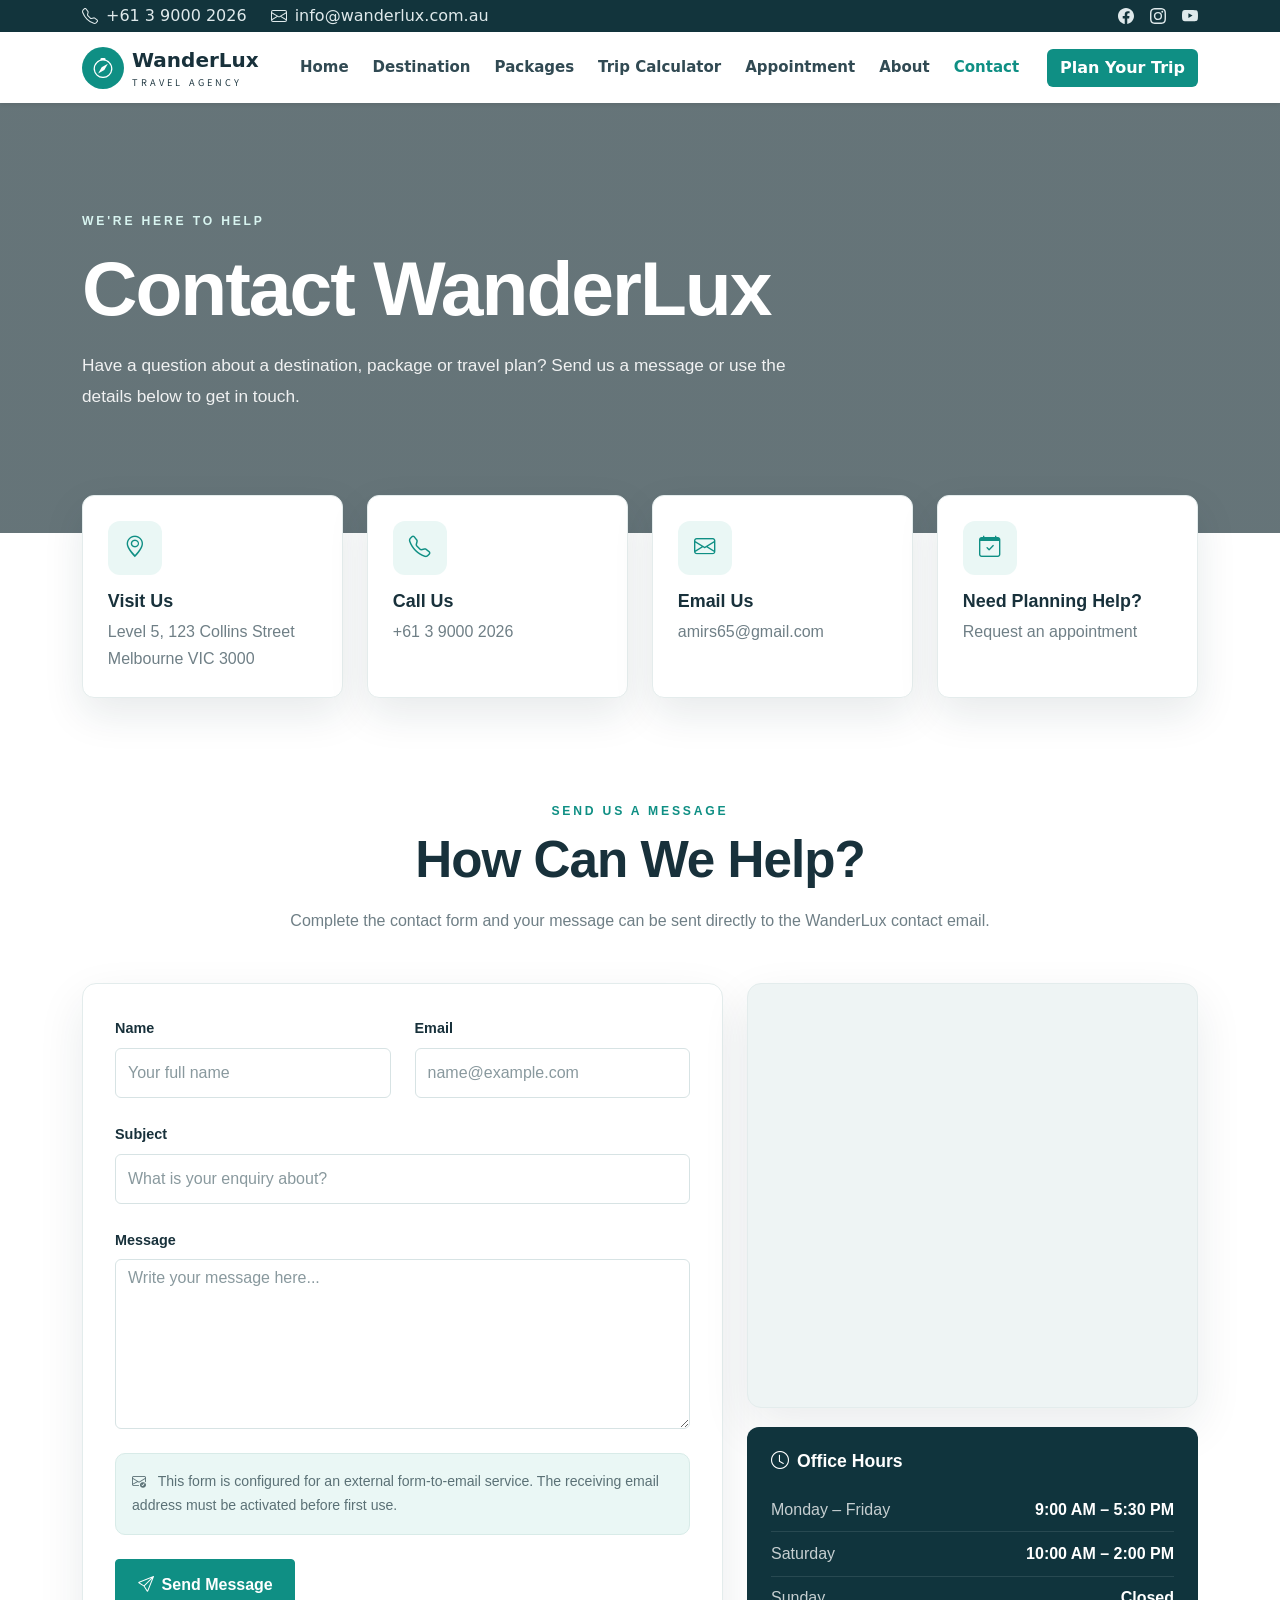
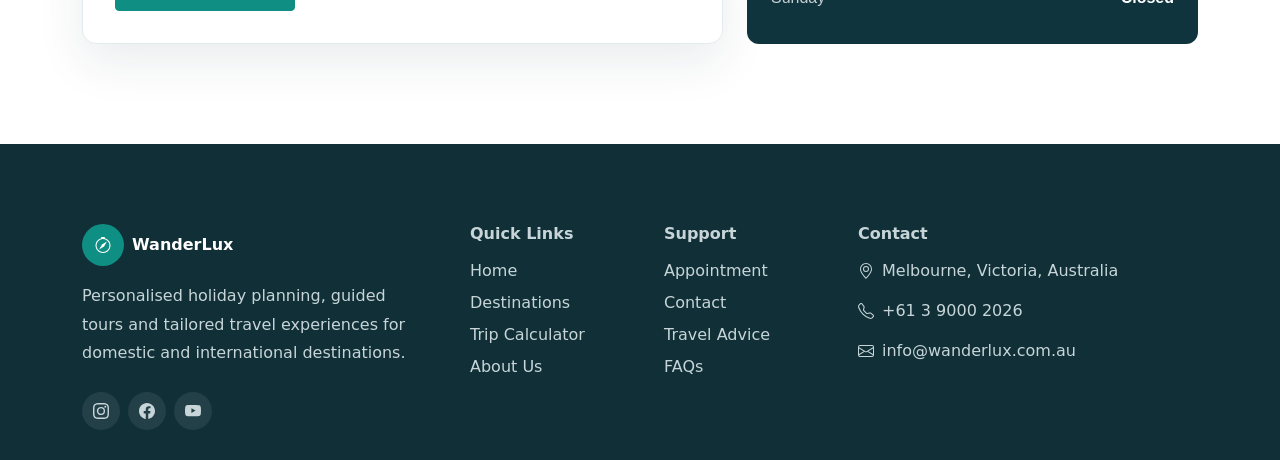
==== commit 17dd4d6a: "Update contact.html" ====
--- a/contact.html
+++ b/contact.html
@@ -84,7 +84,7 @@
 <article class="contact-info-card">
 <div class="contact-info-icon"><i class="bi bi-envelope"></i></div>
 <h3>Email Us</h3>
-<a href="mailto:hello@wanderlux.com.au">hello@wanderlux.com.au</a>
+<a href="mailto:amirs65@gmail.com">amirs65@gmail.com</a>
 </article>
 </div>
 <div class="col-md-6 col-xl-3">
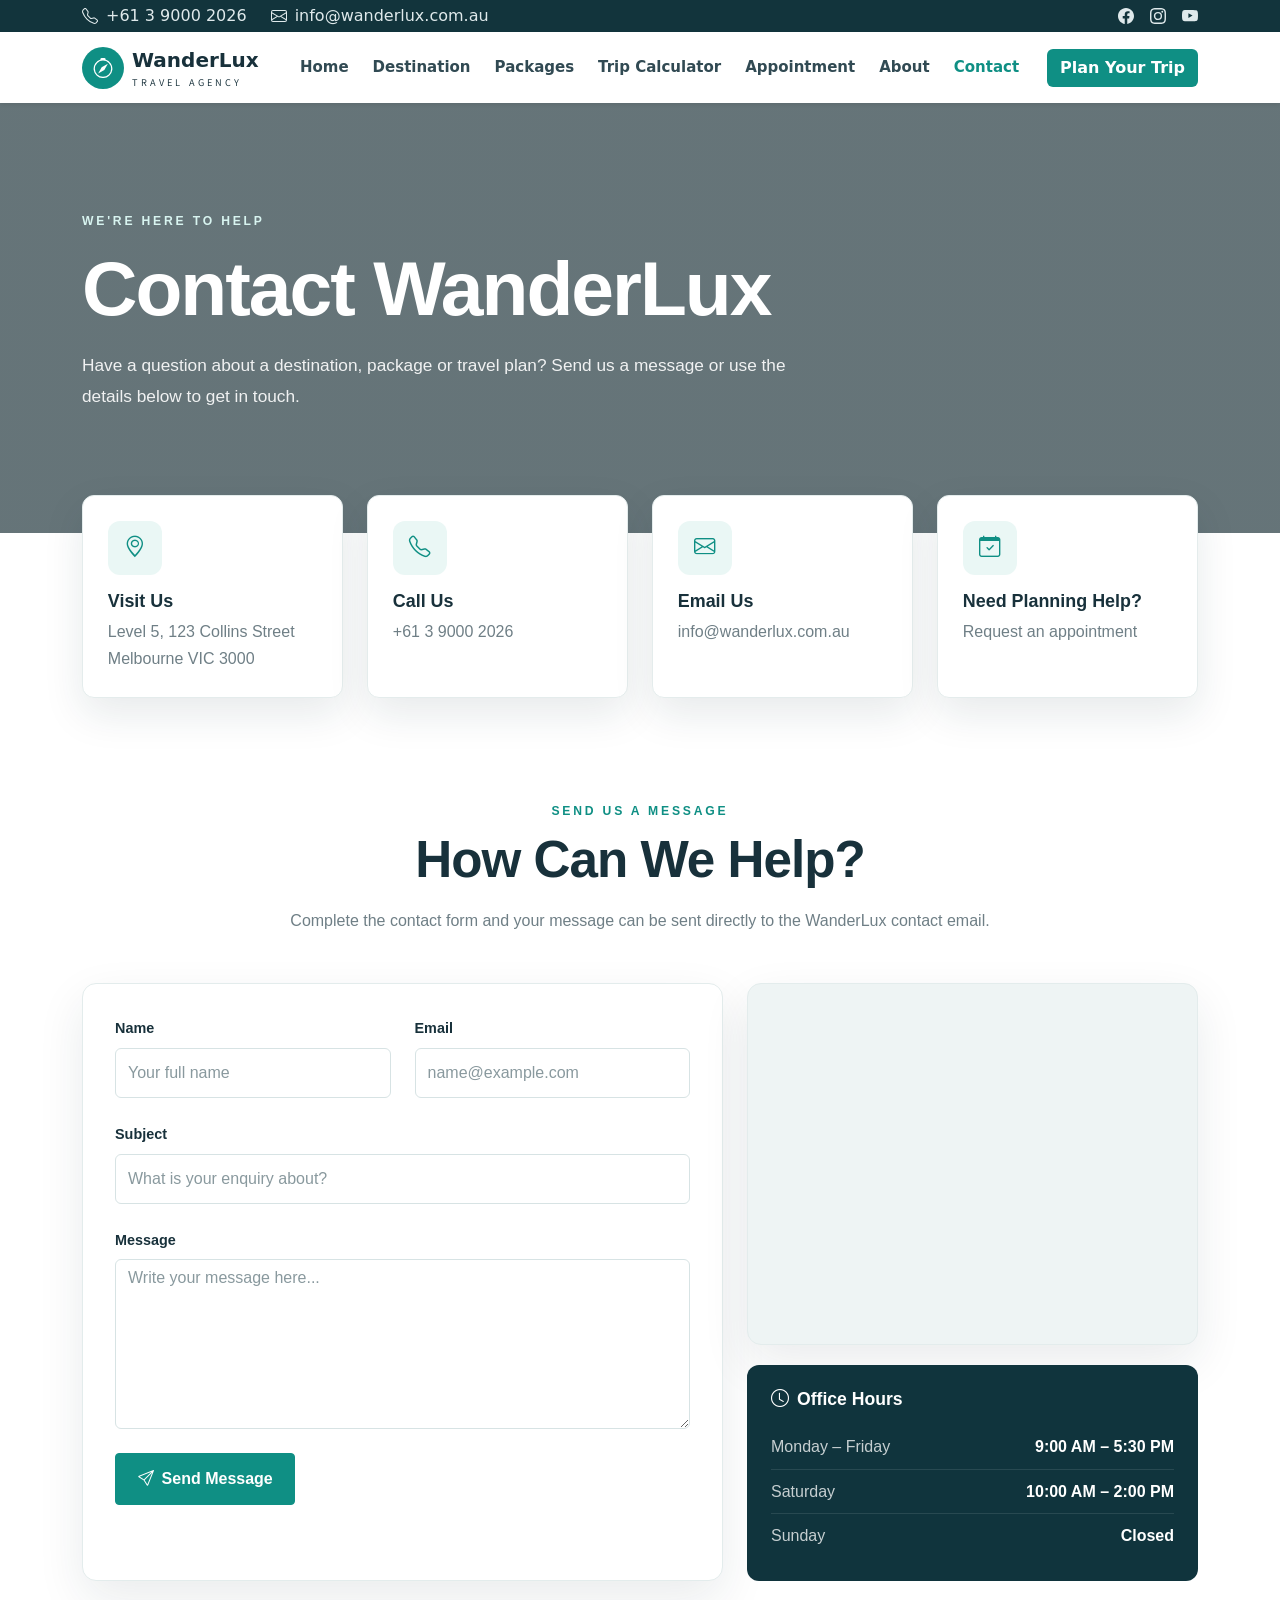
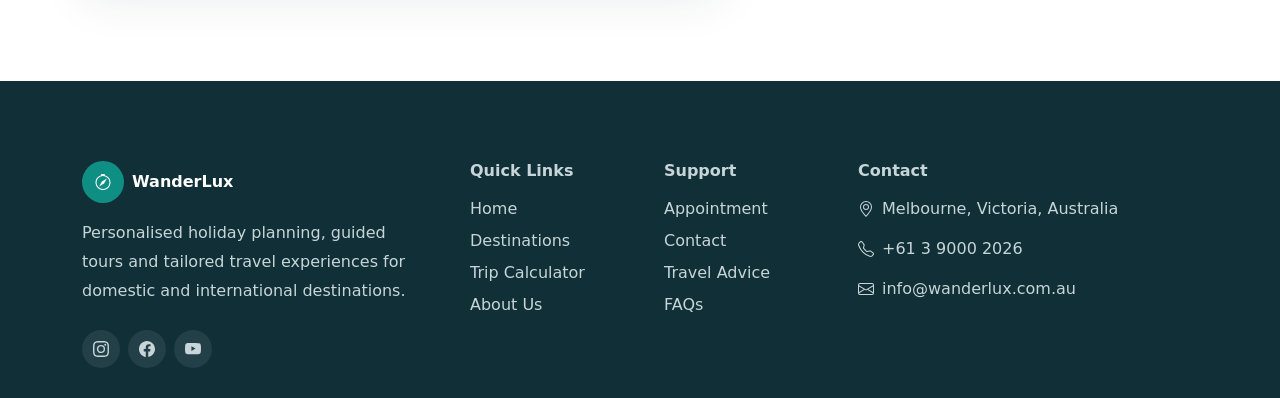
==== commit 32d7a038: "Update contact.html" ====
--- a/contact.html
+++ b/contact.html
@@ -84,7 +84,7 @@
 <article class="contact-info-card">
 <div class="contact-info-icon"><i class="bi bi-envelope"></i></div>
 <h3>Email Us</h3>
-<a href="mailto:amirs65@gmail.com">amirs65@gmail.com</a>
+<a href="mailto:info@wanderlux.com.au">info@wanderlux.com.au</a>
 </article>
 </div>
 <div class="col-md-6 col-xl-3">
@@ -108,11 +108,7 @@
 <div class="col-lg-7">
 <div class="contact-form-card h-100">
 <div aria-live="polite" class="alert d-none contact-status" id="contactStatus" role="status"></div>
-<form action="https://formsubmit.co/hello@wanderlux.com.au" id="contactForm" method="POST" novalidate="">
-<input name="_subject" type="hidden" value="New WanderLux Website Enquiry"/>
-<input name="_template" type="hidden" value="table"/>
-<input name="_captcha" type="hidden" value="false"/>
-<input name="_next" type="hidden" value="contact.html?sent=1"/>
+<form action="https://formspree.io/f/mjyyjrjd" id="contactForm" method="POST" novalidate="">
 <div class="row g-4">
 <div class="col-md-6">
 <label class="form-label calc-label" for="contactName">Name</label>
@@ -135,10 +131,7 @@
 <div class="invalid-feedback">Please enter at least 10 characters.</div>
 </div>
 </div>
-<div class="contact-form-note mt-4">
-<i class="bi bi-envelope-check me-2"></i>
-                  This form is configured for an external form-to-email service. The receiving email address must be activated before first use.
-                </div>
+
 <button class="btn btn-brand mt-4" type="submit">
 <i class="bi bi-send me-2"></i>Send Message
                 </button>
